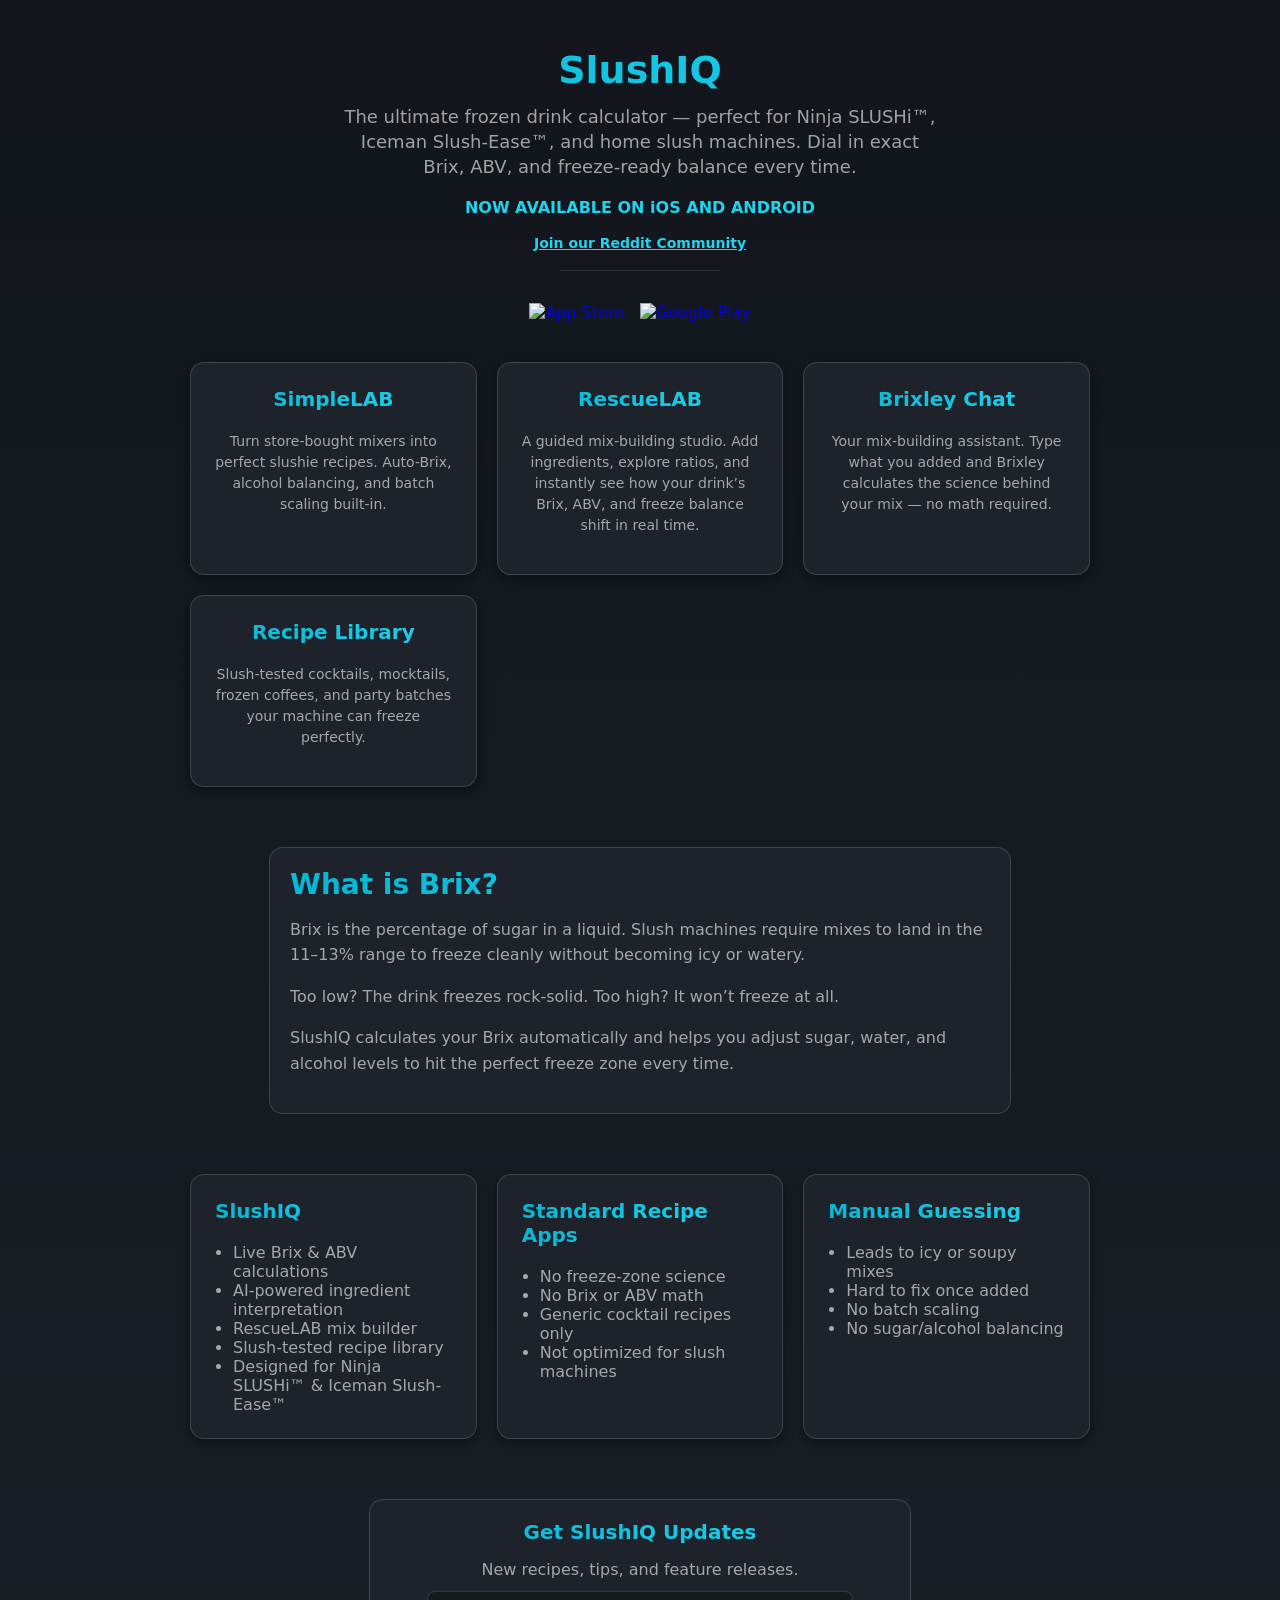
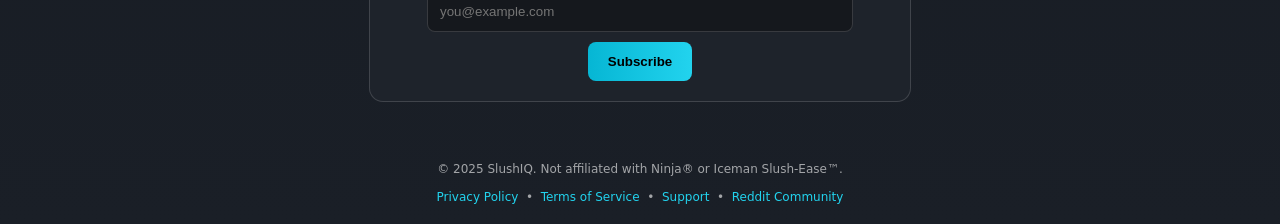
==== index.html @ 1beb7c69 "Update index.html" ====
<!doctype html>
<html lang="en">
<head>
  <meta charset="utf-8" />
  <title>SlushIQ — The Frozen Drink Calculator App</title>
  <meta name="viewport" content="width=device-width, initial-scale=1" />

  <style>
    :root {
      --bg-grad: linear-gradient(180deg, #12161c, #1a1f27);
      --fg: #ffffff;
      --muted: rgba(255,255,255,0.6);

      --accent1: #06b6d4;
      --accent2: #22d3ee;
      --grad-accent: linear-gradient(90deg, var(--accent1), var(--accent2));

      --card-bg: #1e232b;
      --border: rgba(255,255,255,0.15);
    }

    html {
      scroll-behavior: smooth;
    }

    body {
      margin: 0;
      font-family: -apple-system, system-ui, sans-serif;
      background: var(--bg-grad);
      color: var(--fg);
      text-align: center;
      padding: 0 20px;
    }

    /* ========================= */
    /*       NAVIGATION BAR      */
    /* ========================= */
    .nav {
      width: 100%;
      padding: 16px 0;
      background: rgba(0,0,0,0.25);
      backdrop-filter: blur(10px);
      border-bottom: 1px solid var(--border);
      position: sticky;
      top: 0;
      z-index: 999;
    }
    .nav-inner {
      max-width: 1100px;
      margin: auto;
      display: flex;
      justify-content: space-between;
      align-items: center;
      padding: 0 20px;
    }
    .nav-logo {
      font-size: 22px;
      font-weight: 800;
      background: var(--grad-accent);
      -webkit-background-clip: text;
      -webkit-text-fill-color: transparent;
      text-decoration: none;
    }
    .nav-links {
      display: flex;
      gap: 18px;
    }
    .nav-item {
      color: var(--muted);
      font-size: 14px;
      text-decoration: none;
      font-weight: 500;
      transition: color .2s;
    }
    .nav-item:hover {
      color: var(--accent2);
    }

    header {
      padding: 48px 0 10px;
    }

    h1 {
      font-size: 38px;
      font-weight: 900;
      margin: 0;
      background: var(--grad-accent);
      -webkit-background-clip: text;
      -webkit-text-fill-color: transparent;
    }

    .tagline {
      font-size: 18px;
      color: var(--muted);
      margin-top: 12px;
      max-width: 600px;
      margin-left: auto;
      margin-right: auto;
      line-height: 1.4;
    }

    .price {
      margin-top: 10px;
      font-size: 16px;
      font-weight: 600;
      color: var(--accent2);
    }

    .accent-bar {
      height: 1px;
      margin: 18px auto 12px;
      width: 160px;
      background: rgba(255,255,255,0.12);
      border-radius: 999px;
    }

    .reddit-link {
      margin-top: 10px;
      color: var(--accent2);
      font-size: 14px;
      font-weight: 600;
      text-decoration: none;
    }

    /* App Store buttons */
    .store-buttons {
      display: flex;
      justify-content: center;
      gap: 16px;
      margin: 10px 0 20px;
      flex-wrap: wrap;
    }

    .store-buttons img {
      height: 55px;
    }

    /* Features */
    .features {
      max-width: 900px;
      margin: 40px auto;
      display: grid;
      grid-template-columns: repeat(auto-fit, minmax(260px, 1fr));
      gap: 20px;
    }

    .card {
      background: var(--card-bg);
      border: 1px solid var(--border);
      padding: 24px;
      border-radius: 14px;
      box-shadow: 0 4px 12px rgba(0,0,0,0.4);
    }

    .card h3 {
      margin-top: 0;
      font-size: 20px;
      font-weight: 700;
      background: var(--grad-accent);
      -webkit-background-clip: text;
      -webkit-text-fill-color: transparent;
    }

    .card p {
      font-size: 14px;
      color: var(--muted);
      line-height: 1.5;
    }

    /* Brix Section */
    .brix-section {
      max-width: 700px;
      margin: 60px auto;
      padding: 20px;
      background: var(--card-bg);
      border-radius: 14px;
      border: 1px solid var(--border);
      text-align: left;
    }
    .brix-section h2 {
      background: var(--grad-accent);
      -webkit-background-clip: text;
      -webkit-text-fill-color: transparent;
      font-size: 28px;
      margin-top: 0;
      margin-bottom: 14px;
    }
    .brix-section p {
      color: var(--muted);
      line-height: 1.6;
    }

    /* Competitor Comparison */
    .compare-grid {
      max-width: 900px;
      margin: 60px auto;
      display: grid;
      grid-template-columns: repeat(auto-fit, minmax(260px, 1fr));
      gap: 20px;
      text-align: left;
    }
    .compare-grid .card ul {
      margin: 0;
      padding-left: 18px;
      color: var(--muted);
    }

    /* Email Signup */
    .email-box {
      max-width: 500px;
      margin: 60px auto;
      padding: 20px;
      background: var(--card-bg);
      border: 1px solid var(--border);
      border-radius: 14px;
    }
    .email-box h3 {
      margin: 0 0 10px;
      font-size: 20px;
      background: var(--grad-accent);
      -webkit-background-clip: text;
      -webkit-text-fill-color: transparent;
    }
    .email-box input {
      padding: 12px;
      width: 80%;
      border-radius: 8px;
      border: 1px solid var(--border);
      background: #15181d;
      color: var(--fg);
      margin-bottom: 10px;
    }
    .email-box button {
      padding: 12px 20px;
      border-radius: 8px;
      border: none;
      background: var(--grad-accent);
      font-weight: bold;
      cursor: pointer;
      color: black;
    }

    footer {
      margin: 50px 0 20px;
      font-size: 12px;
      color: var(--muted);
    }

    footer a {
      color: var(--accent2);
      text-decoration: none;
    }
  </style>
</head>

<body>


<header>
  <h1>SlushIQ</h1>

  <p class="tagline">
    The ultimate frozen drink calculator — perfect for Ninja SLUSHi™, Iceman Slush-Ease™, 
    and home slush machines. Dial in exact Brix, ABV, and freeze-ready balance every time.
  </p>

  <p class="price">NOW AVAILABLE ON iOS AND ANDROID</p>

  <a class="reddit-link"
     href="https://www.reddit.com/r/slushiq/"
     target="_blank"
     style="text-decoration: underline;">
    Join our Reddit Community
  </a>

  <div class="accent-bar"></div>
</header>


  <!-- App Store buttons -->
  <div class="store-buttons">
    <a href="https://apps.apple.com/us/app/slushiq/id6749187530" target="_blank">
      <img src="https://tools.applemediaservices.com/api/badges/download-on-the-app-store/black/en-us?size=300x100" alt="App Store">
    </a>
    <a href="https://play.google.com/store/apps/details?id=com.slushiq.app" target="_blank">
      <img src="https://upload.wikimedia.org/wikipedia/commons/7/78/Google_Play_Store_badge_EN.svg" alt="Google Play">
    </a>
  </div>

  <!-- Features -->
  <section class="features">
    <div class="card">
      <h3>SimpleLAB</h3>
      <p>Turn store-bought mixers into perfect slushie recipes. Auto-Brix, alcohol balancing, and batch scaling built-in.</p>
    </div>

    <div class="card">
      <h3>RescueLAB</h3>
      <p>A guided mix-building studio. Add ingredients, explore ratios, and instantly see how your drink’s Brix, ABV, and freeze balance shift in real time.</p>
    </div>

    <div class="card">
      <h3>Brixley Chat</h3>
      <p>Your mix-building assistant. Type what you added and Brixley calculates the science behind your mix — no math required.</p>
    </div>

    <div class="card">
      <h3>Recipe Library</h3>
      <p>Slush-tested cocktails, mocktails, frozen coffees, and party batches your machine can freeze perfectly.</p>
    </div>
  </section>

  <!-- What is Brix? -->
  <section class="brix-section">
    <h2>What is Brix?</h2>
    <p>Brix is the percentage of sugar in a liquid. Slush machines require mixes to land in the 11–13% range to freeze cleanly without becoming icy or watery.</p>
    <p>Too low? The drink freezes rock-solid. Too high? It won’t freeze at all.</p>
    <p>SlushIQ calculates your Brix automatically and helps you adjust sugar, water, and alcohol levels to hit the perfect freeze zone every time.</p>
  </section>

  <!-- Competitor Comparison -->
  <section class="compare-grid">
    <div class="card">
      <h3>SlushIQ</h3>
      <ul>
        <li>Live Brix & ABV calculations</li>
        <li>AI-powered ingredient interpretation</li>
        <li>RescueLAB mix builder</li>
        <li>Slush-tested recipe library</li>
        <li>Designed for Ninja SLUSHi™ & Iceman Slush-Ease™</li>
      </ul>
    </div>

    <div class="card">
      <h3>Standard Recipe Apps</h3>
      <ul>
        <li>No freeze-zone science</li>
        <li>No Brix or ABV math</li>
        <li>Generic cocktail recipes only</li>
        <li>Not optimized for slush machines</li>
      </ul>
    </div>

    <div class="card">
      <h3>Manual Guessing</h3>
      <ul>
        <li>Leads to icy or soupy mixes</li>
        <li>Hard to fix once added</li>
        <li>No batch scaling</li>
        <li>No sugar/alcohol balancing</li>
      </ul>
    </div>
  </section>

  <!-- EMAIL SIGNUP BOX -->
  <section class="email-box" id="signup">
    <h3>Get SlushIQ Updates</h3>
    <p style="color: var(--muted); margin-bottom: 12px;">
      New recipes, tips, and feature releases.
    </p>

    <form action="https://formspree.io/f/manbevab" method="POST">
      <input type="email" name="email" required placeholder="you@example.com">
      <br>
      <button type="submit">Subscribe</button>
    </form>
  </section>

  <footer>
    © 2025 SlushIQ. Not affiliated with Ninja® or Iceman Slush-Ease™.
    <br><br>

    <a href="/privacy" target="_blank">Privacy Policy</a>
    &nbsp;•&nbsp;
    <a href="/terms" target="_blank">Terms of Service</a>
    &nbsp;•&nbsp;
    <a href="/support" target="_blank">Support</a>
    &nbsp;•&nbsp;
    <a href="https://www.reddit.com/r/slushiq" target="_blank">Reddit Community</a>
  </footer>

</body>
</html>
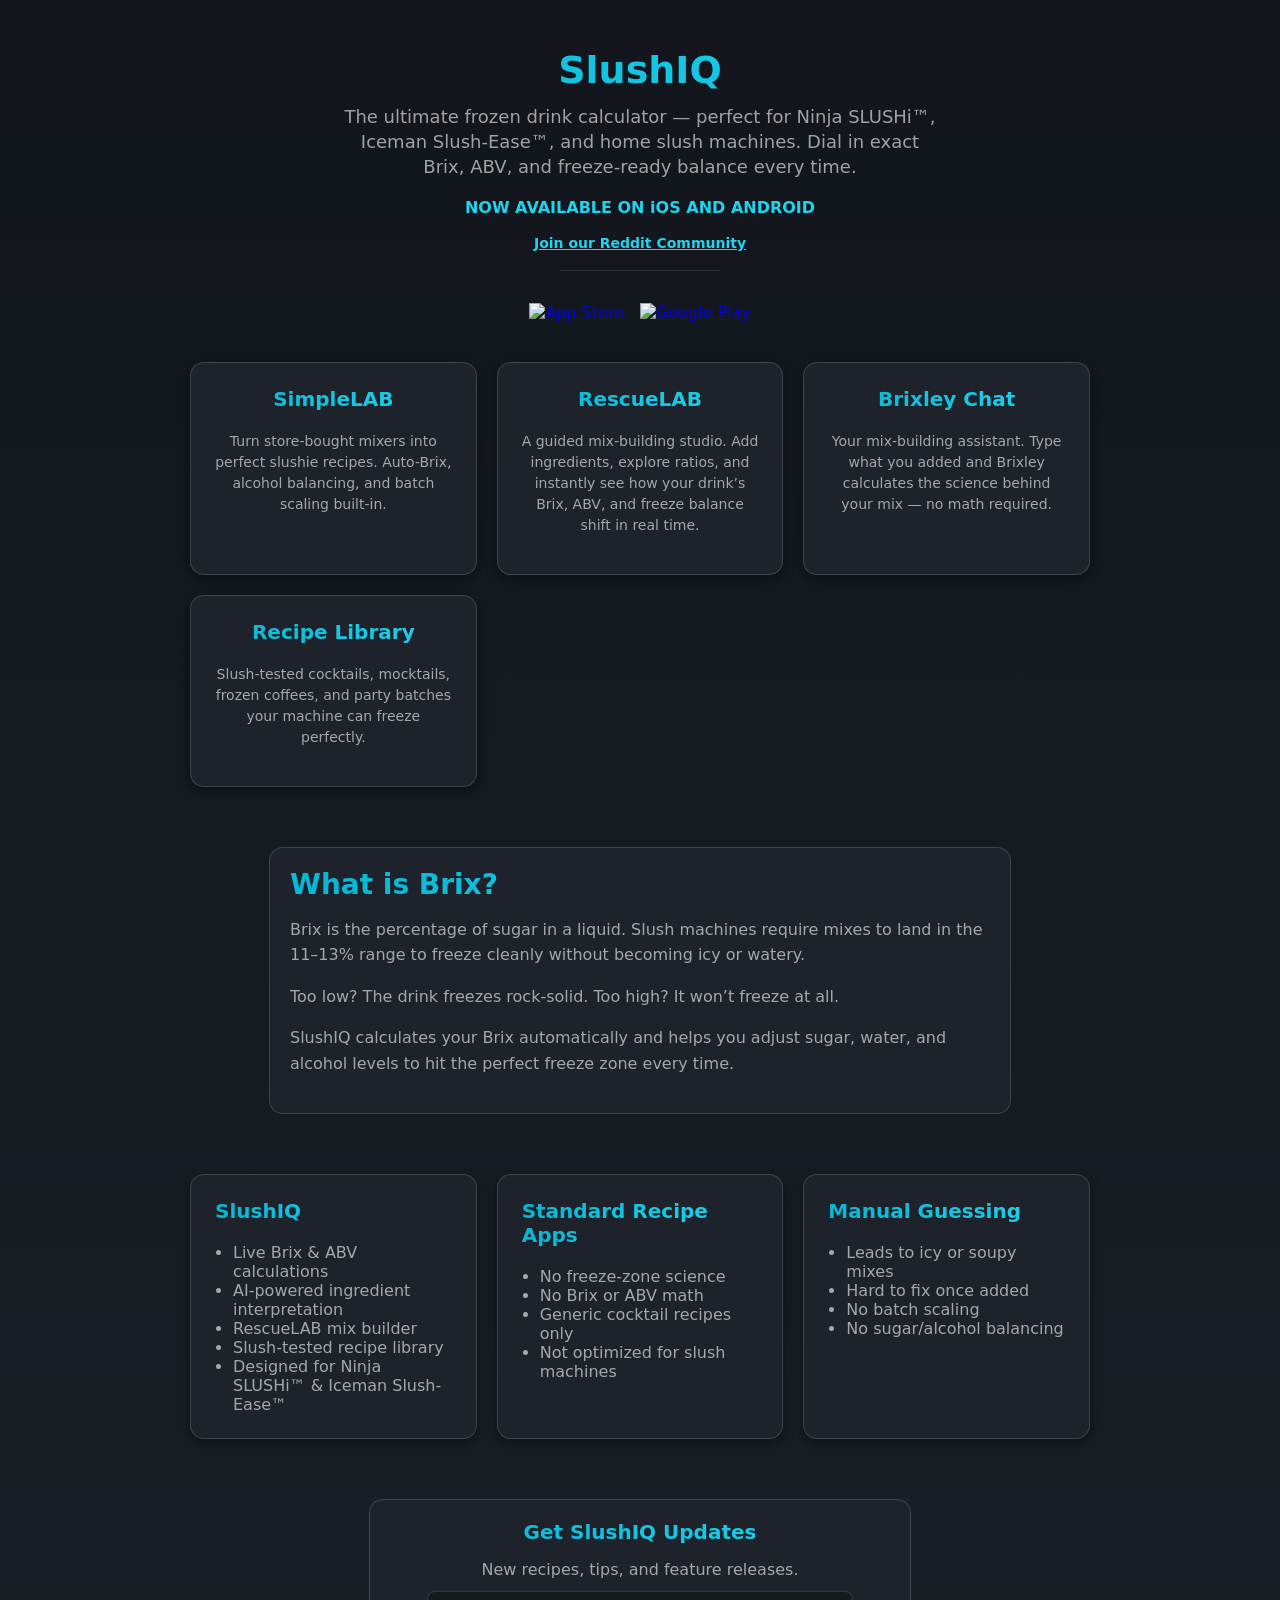
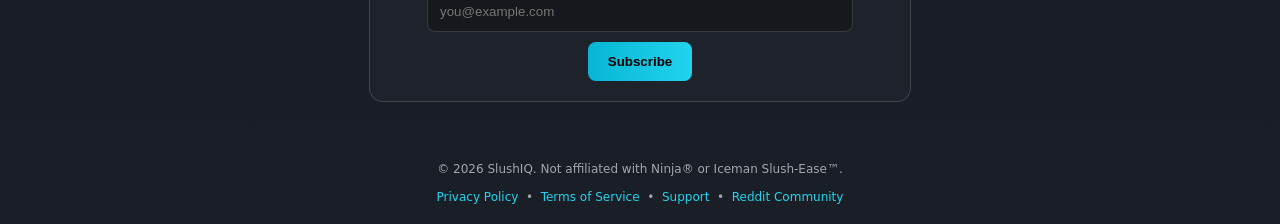
==== commit a1272df2: "Update index.html" ====
--- a/index.html
+++ b/index.html
@@ -367,16 +367,16 @@
   </section>
 
   <footer>
-    © 2025 SlushIQ. Not affiliated with Ninja® or Iceman Slush-Ease™.
+    © 2026 SlushIQ. Not affiliated with Ninja® or Iceman Slush-Ease™.
     <br><br>
 
-    <a href="/privacy" target="_blank">Privacy Policy</a>
+    <a href="https://slushiq.com/privacy" target="_blank">Privacy Policy</a>
     &nbsp;•&nbsp;
-    <a href="/terms" target="_blank">Terms of Service</a>
+    <a href="https://slushiq.com/terms" target="_blank">Terms of Service</a>
     &nbsp;•&nbsp;
-    <a href="/support" target="_blank">Support</a>
+    <a href="https://slushiq.com/support" target="_blank">Support</a>
     &nbsp;•&nbsp;
-    <a href="https://www.reddit.com/r/slushiq" target="_blank">Reddit Community</a>
+    <a href="https://www.reddit.com/r/slushrecipes" target="_blank">Reddit Community</a>
   </footer>
 
 </body>
